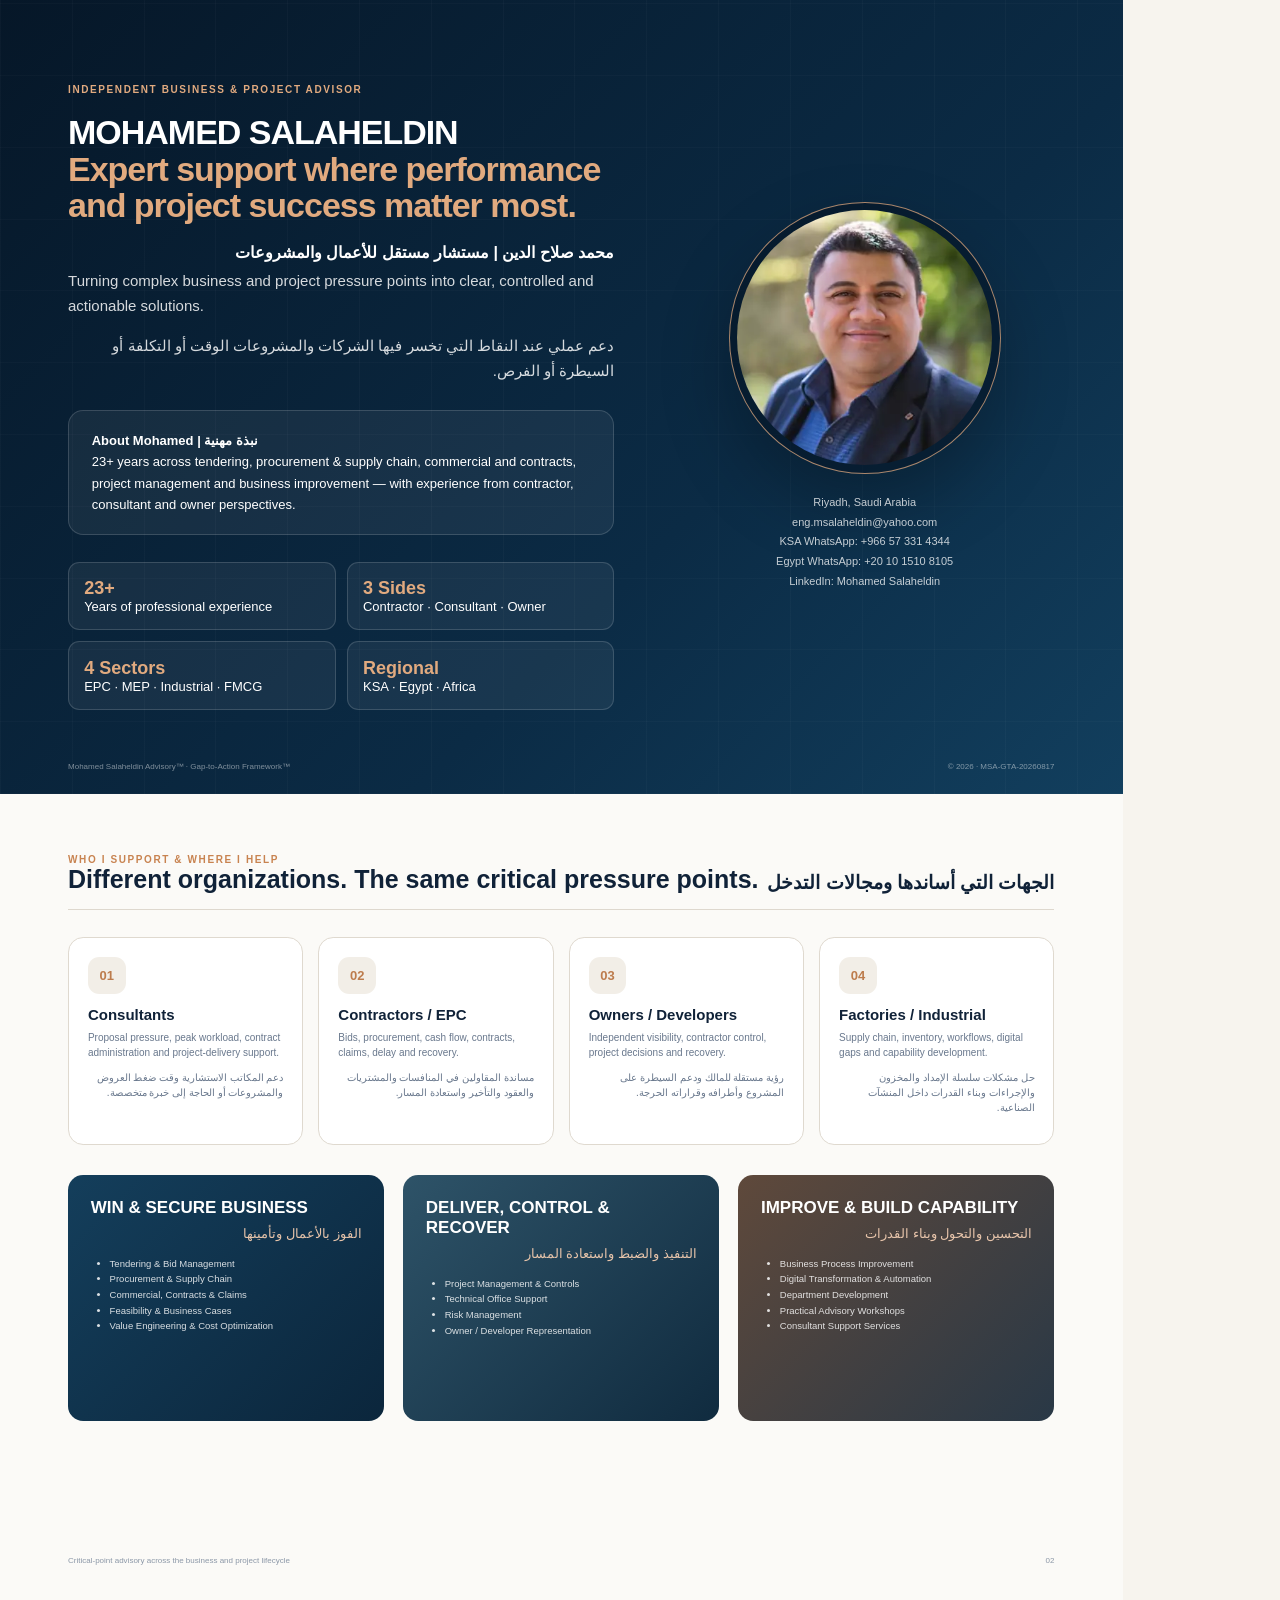
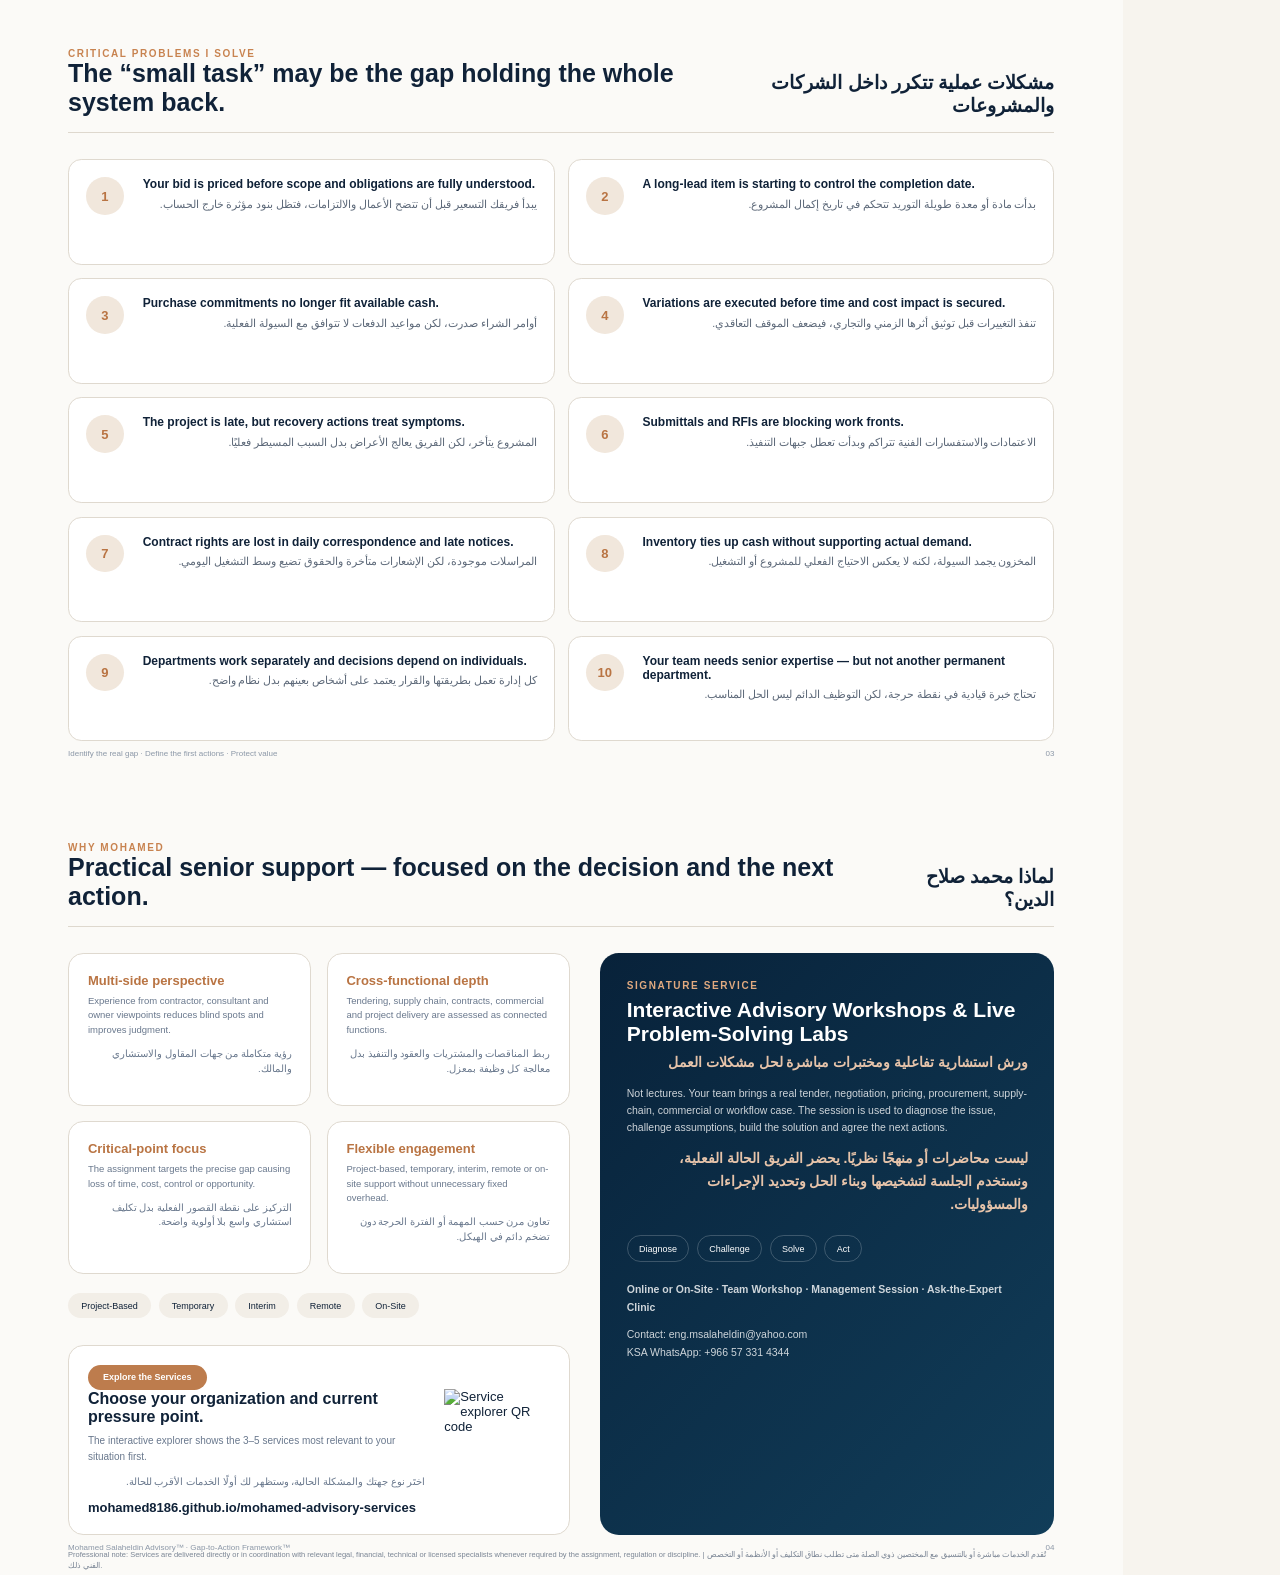
==== brochure/profile.html @ cd877baf "Add automated protected brochure builder" ====
<!doctype html>
<html lang="en">
<head>
<meta charset="utf-8">
<title>Mohamed Salaheldin Advisory Profile</title>
<meta name="author" content="Mohamed Salaheldin">
<style>
@page{size:A4 landscape;margin:0}*{box-sizing:border-box}html,body{margin:0;padding:0;font-family:"Noto Sans","Noto Sans Arabic",Arial,sans-serif;color:#102238;background:#f7f4ee}body{font-size:13px}.page{width:297mm;height:210mm;page-break-after:always;position:relative;overflow:hidden;background:#fbfaf7;padding:16mm 18mm}.page:last-child{page-break-after:auto}.navy{background:linear-gradient(135deg,#061728 0%,#0b2b45 63%,#123f5e 100%);color:#fff}.navy:before{content:"";position:absolute;inset:0;background:repeating-linear-gradient(90deg,rgba(255,255,255,.025) 0 1px,transparent 1px 19mm),repeating-linear-gradient(0deg,rgba(255,255,255,.018) 0 1px,transparent 1px 19mm)}.navy>*{position:relative;z-index:1}h1,h2,h3,p{margin-top:0}.eyebrow{font-size:10px;text-transform:uppercase;letter-spacing:.16em;color:#e1aa7f;font-weight:800}.copper{color:#c88350}.muted{color:#6a7789}.grid2{display:grid;grid-template-columns:1.18fr .82fr;gap:16mm;align-items:center;height:100%}.hero h1{font-size:34px;line-height:1.08;margin:5mm 0 5mm;letter-spacing:-.03em}.hero h1 span{color:#e1aa7f}.hero .lead{font-size:15px;line-height:1.65;color:rgba(255,255,255,.83);max-width:155mm}.title-line{font-size:16px;font-weight:800;margin-bottom:2mm}.ar{direction:rtl;text-align:right;font-family:"Noto Sans Arabic","Noto Sans",Arial,sans-serif}.about{margin-top:7mm;padding:5mm 6mm;border:1px solid rgba(255,255,255,.15);background:rgba(255,255,255,.06);border-radius:4mm;line-height:1.65}.portrait{width:72mm;height:72mm;border-radius:50%;padding:2mm;border:1px solid rgba(225,170,127,.75);margin:0 auto 5mm;background:rgba(4,17,31,.55);box-shadow:0 8mm 18mm rgba(0,0,0,.25)}.portrait img{width:100%;height:100%;object-fit:cover;border-radius:50%;display:block}.stats{display:grid;grid-template-columns:repeat(2,1fr);gap:3mm;margin-top:7mm}.stat{padding:4mm;border:1px solid rgba(255,255,255,.15);border-radius:3mm;background:rgba(255,255,255,.06)}.stat b{font-size:18px;color:#e1aa7f;display:block}.contact{font-size:11px;color:rgba(255,255,255,.76);line-height:1.8;text-align:center}.footer{position:absolute;left:18mm;right:18mm;bottom:6mm;display:flex;justify-content:space-between;align-items:center;font-size:8px;color:#8b97a7}.navy .footer{color:rgba(255,255,255,.48)}.page-title{display:flex;align-items:flex-end;justify-content:space-between;border-bottom:1px solid #ded8ce;padding-bottom:4mm;margin-bottom:7mm}.page-title h2{font-size:25px;margin:0}.page-title .ar{font-size:19px;font-weight:700}.client-grid{display:grid;grid-template-columns:repeat(4,1fr);gap:4mm}.client{background:#fff;border:1px solid #dfd9cf;border-radius:4mm;padding:5mm;min-height:41mm}.client .num{width:10mm;height:10mm;border-radius:3mm;background:#f2eee7;color:#bd7c4d;display:grid;place-items:center;font-weight:900;margin-bottom:3mm}.client h3{font-size:15px;margin-bottom:2mm}.client p{font-size:10px;line-height:1.5;color:#69788d}.journey{display:grid;grid-template-columns:repeat(3,1fr);gap:5mm;margin-top:8mm}.phase{border-radius:4mm;padding:6mm;color:#fff;min-height:65mm;position:relative;overflow:hidden}.phase:nth-child(1){background:linear-gradient(135deg,#143e5b,#0b263c)}.phase:nth-child(2){background:linear-gradient(135deg,#2e5368,#102b3f)}.phase:nth-child(3){background:linear-gradient(135deg,#5f493b,#293846)}.phase h3{font-size:17px;margin-bottom:2mm}.phase .ar{font-size:13px;color:#e7c4aa;margin-bottom:4mm}.phase ul{margin:0;padding-left:5mm;font-size:9.5px;line-height:1.65;color:rgba(255,255,255,.84)}.pain-grid{display:grid;grid-template-columns:repeat(2,1fr);gap:3.5mm}.pain-card{background:#fff;border:1px solid #dfd9cf;border-radius:3.5mm;padding:4.5mm;display:grid;grid-template-columns:11mm 1fr;gap:4mm;align-items:start;min-height:28mm}.pain-card .icon{width:10mm;height:10mm;border-radius:50%;background:#f1e7dc;color:#b97443;display:grid;place-items:center;font-weight:900}.pain-card b{font-size:12px;display:block;margin-bottom:1.5mm}.pain-card .ar{font-size:10.5px;color:#5d6979;line-height:1.5}.why-grid{display:grid;grid-template-columns:1.05fr .95fr;gap:8mm}.why-list{display:grid;grid-template-columns:repeat(2,1fr);gap:4mm}.why{background:#fff;border:1px solid #dfd9cf;border-radius:4mm;padding:5mm;min-height:36mm}.why b{display:block;color:#b97443;font-size:13px;margin-bottom:1.5mm}.why p{font-size:9.5px;line-height:1.55;color:#69788d}.lab{background:linear-gradient(135deg,#08223a,#113d59);color:#fff;border-radius:5mm;padding:7mm}.lab h2{font-size:21px;margin:2mm 0}.lab .ar{color:#e7c4aa;font-size:14px;font-weight:700;margin-bottom:4mm}.lab p{font-size:10.5px;line-height:1.65;color:rgba(255,255,255,.8)}.flow{display:flex;gap:2mm;flex-wrap:wrap;margin:5mm 0}.flow span{border:1px solid rgba(255,255,255,.2);border-radius:999px;padding:2mm 3mm;font-size:9px}.modes{display:flex;gap:2mm;flex-wrap:wrap;margin-top:5mm}.modes span{background:#f2eee7;border-radius:999px;padding:2mm 3.5mm;font-size:9px}.cta-panel{margin-top:7mm;background:#fff;border:1px solid #dfd9cf;border-radius:4mm;padding:5mm;display:grid;grid-template-columns:1fr 28mm;gap:5mm;align-items:center}.cta-panel h3{font-size:16px;margin-bottom:2mm}.cta-panel p{font-size:10px;color:#69788d;line-height:1.55}.qr{width:27mm;height:27mm}.disclaimer{font-size:7.5px;color:#7a8594;margin-top:4mm;line-height:1.45}.badge{display:inline-block;background:#bd7c4d;color:#fff;border-radius:999px;padding:2mm 4mm;font-weight:800;font-size:9px}
</style>
</head>
<body>
<section class="page navy hero">
  <div class="grid2">
    <div>
      <div class="eyebrow">Independent Business & Project Advisor</div>
      <h1>MOHAMED SALAHELDIN<br><span>Expert support where performance and project success matter most.</span></h1>
      <div class="title-line ar">محمد صلاح الدين | مستشار مستقل للأعمال والمشروعات</div>
      <p class="lead">Turning complex business and project pressure points into clear, controlled and actionable solutions.</p>
      <p class="lead ar">دعم عملي عند النقاط التي تخسر فيها الشركات والمشروعات الوقت أو التكلفة أو السيطرة أو الفرص.</p>
      <div class="about"><b>About Mohamed | نبذة مهنية</b><br>23+ years across tendering, procurement & supply chain, commercial and contracts, project management and business improvement — with experience from contractor, consultant and owner perspectives.</div>
      <div class="stats"><div class="stat"><b>23+</b>Years of professional experience</div><div class="stat"><b>3 Sides</b>Contractor · Consultant · Owner</div><div class="stat"><b>4 Sectors</b>EPC · MEP · Industrial · FMCG</div><div class="stat"><b>Regional</b>KSA · Egypt · Africa</div></div>
    </div>
    <div>
      <div class="portrait"><img src="../assets/profile.webp" alt="Mohamed Salaheldin"></div>
      <div class="contact">Riyadh, Saudi Arabia<br>eng.msalaheldin@yahoo.com<br>KSA WhatsApp: +966 57 331 4344<br>Egypt WhatsApp: +20 10 1510 8105<br>LinkedIn: Mohamed Salaheldin</div>
    </div>
  </div>
  <div class="footer"><span>Mohamed Salaheldin Advisory™ · Gap-to-Action Framework™</span><span>© 2026 · MSA-GTA-20260817</span></div>
</section>

<section class="page">
  <div class="page-title"><div><div class="eyebrow copper">Who I Support & Where I Help</div><h2>Different organizations. The same critical pressure points.</h2></div><div class="ar">الجهات التي أساندها ومجالات التدخل</div></div>
  <div class="client-grid">
    <div class="client"><div class="num">01</div><h3>Consultants</h3><p>Proposal pressure, peak workload, contract administration and project-delivery support.</p><p class="ar">دعم المكاتب الاستشارية وقت ضغط العروض والمشروعات أو الحاجة إلى خبرة متخصصة.</p></div>
    <div class="client"><div class="num">02</div><h3>Contractors / EPC</h3><p>Bids, procurement, cash flow, contracts, claims, delay and recovery.</p><p class="ar">مساندة المقاولين في المنافسات والمشتريات والعقود والتأخير واستعادة المسار.</p></div>
    <div class="client"><div class="num">03</div><h3>Owners / Developers</h3><p>Independent visibility, contractor control, project decisions and recovery.</p><p class="ar">رؤية مستقلة للمالك ودعم السيطرة على المشروع وأطرافه وقراراته الحرجة.</p></div>
    <div class="client"><div class="num">04</div><h3>Factories / Industrial</h3><p>Supply chain, inventory, workflows, digital gaps and capability development.</p><p class="ar">حل مشكلات سلسلة الإمداد والمخزون والإجراءات وبناء القدرات داخل المنشآت الصناعية.</p></div>
  </div>
  <div class="journey">
    <div class="phase"><h3>WIN & SECURE BUSINESS</h3><div class="ar">الفوز بالأعمال وتأمينها</div><ul><li>Tendering & Bid Management</li><li>Procurement & Supply Chain</li><li>Commercial, Contracts & Claims</li><li>Feasibility & Business Cases</li><li>Value Engineering & Cost Optimization</li></ul></div>
    <div class="phase"><h3>DELIVER, CONTROL & RECOVER</h3><div class="ar">التنفيذ والضبط واستعادة المسار</div><ul><li>Project Management & Controls</li><li>Technical Office Support</li><li>Risk Management</li><li>Owner / Developer Representation</li></ul></div>
    <div class="phase"><h3>IMPROVE & BUILD CAPABILITY</h3><div class="ar">التحسين والتحول وبناء القدرات</div><ul><li>Business Process Improvement</li><li>Digital Transformation & Automation</li><li>Department Development</li><li>Practical Advisory Workshops</li><li>Consultant Support Services</li></ul></div>
  </div>
  <div class="footer"><span>Critical-point advisory across the business and project lifecycle</span><span>02</span></div>
</section>

<section class="page">
  <div class="page-title"><div><div class="eyebrow copper">Critical Problems I Solve</div><h2>The “small task” may be the gap holding the whole system back.</h2></div><div class="ar">مشكلات عملية تتكرر داخل الشركات والمشروعات</div></div>
  <div class="pain-grid">
    <div class="pain-card"><div class="icon">1</div><div><b>Your bid is priced before scope and obligations are fully understood.</b><div class="ar">يبدأ فريقك التسعير قبل أن تتضح الأعمال والالتزامات، فتظل بنود مؤثرة خارج الحساب.</div></div></div>
    <div class="pain-card"><div class="icon">2</div><div><b>A long-lead item is starting to control the completion date.</b><div class="ar">بدأت مادة أو معدة طويلة التوريد تتحكم في تاريخ إكمال المشروع.</div></div></div>
    <div class="pain-card"><div class="icon">3</div><div><b>Purchase commitments no longer fit available cash.</b><div class="ar">أوامر الشراء صدرت، لكن مواعيد الدفعات لا تتوافق مع السيولة الفعلية.</div></div></div>
    <div class="pain-card"><div class="icon">4</div><div><b>Variations are executed before time and cost impact is secured.</b><div class="ar">تنفذ التغييرات قبل توثيق أثرها الزمني والتجاري، فيضعف الموقف التعاقدي.</div></div></div>
    <div class="pain-card"><div class="icon">5</div><div><b>The project is late, but recovery actions treat symptoms.</b><div class="ar">المشروع يتأخر، لكن الفريق يعالج الأعراض بدل السبب المسيطر فعليًا.</div></div></div>
    <div class="pain-card"><div class="icon">6</div><div><b>Submittals and RFIs are blocking work fronts.</b><div class="ar">الاعتمادات والاستفسارات الفنية تتراكم وبدأت تعطل جبهات التنفيذ.</div></div></div>
    <div class="pain-card"><div class="icon">7</div><div><b>Contract rights are lost in daily correspondence and late notices.</b><div class="ar">المراسلات موجودة، لكن الإشعارات متأخرة والحقوق تضيع وسط التشغيل اليومي.</div></div></div>
    <div class="pain-card"><div class="icon">8</div><div><b>Inventory ties up cash without supporting actual demand.</b><div class="ar">المخزون يجمد السيولة، لكنه لا يعكس الاحتياج الفعلي للمشروع أو التشغيل.</div></div></div>
    <div class="pain-card"><div class="icon">9</div><div><b>Departments work separately and decisions depend on individuals.</b><div class="ar">كل إدارة تعمل بطريقتها والقرار يعتمد على أشخاص بعينهم بدل نظام واضح.</div></div></div>
    <div class="pain-card"><div class="icon">10</div><div><b>Your team needs senior expertise — but not another permanent department.</b><div class="ar">تحتاج خبرة قيادية في نقطة حرجة، لكن التوظيف الدائم ليس الحل المناسب.</div></div></div>
  </div>
  <div class="footer"><span>Identify the real gap · Define the first actions · Protect value</span><span>03</span></div>
</section>

<section class="page">
  <div class="page-title"><div><div class="eyebrow copper">Why Mohamed</div><h2>Practical senior support — focused on the decision and the next action.</h2></div><div class="ar">لماذا محمد صلاح الدين؟</div></div>
  <div class="why-grid">
    <div>
      <div class="why-list">
        <div class="why"><b>Multi-side perspective</b><p>Experience from contractor, consultant and owner viewpoints reduces blind spots and improves judgment.</p><p class="ar">رؤية متكاملة من جهات المقاول والاستشاري والمالك.</p></div>
        <div class="why"><b>Cross-functional depth</b><p>Tendering, supply chain, contracts, commercial and project delivery are assessed as connected functions.</p><p class="ar">ربط المناقصات والمشتريات والعقود والتنفيذ بدل معالجة كل وظيفة بمعزل.</p></div>
        <div class="why"><b>Critical-point focus</b><p>The assignment targets the precise gap causing loss of time, cost, control or opportunity.</p><p class="ar">التركيز على نقطة القصور الفعلية بدل تكليف استشاري واسع بلا أولوية واضحة.</p></div>
        <div class="why"><b>Flexible engagement</b><p>Project-based, temporary, interim, remote or on-site support without unnecessary fixed overhead.</p><p class="ar">تعاون مرن حسب المهمة أو الفترة الحرجة دون تضخم دائم في الهيكل.</p></div>
      </div>
      <div class="modes"><span>Project-Based</span><span>Temporary</span><span>Interim</span><span>Remote</span><span>On-Site</span></div>
      <div class="cta-panel"><div><span class="badge">Explore the Services</span><h3>Choose your organization and current pressure point.</h3><p>The interactive explorer shows the 3–5 services most relevant to your situation first.</p><p class="ar">اختَر نوع جهتك والمشكلة الحالية، وستظهر لك أولًا الخدمات الأقرب للحالة.</p><b>mohamed8186.github.io/mohamed-advisory-services</b></div><img class="qr" src="site-qr.png" alt="Service explorer QR code"></div>
    </div>
    <div class="lab"><div class="eyebrow">Signature Service</div><h2>Interactive Advisory Workshops & Live Problem-Solving Labs</h2><div class="ar">ورش استشارية تفاعلية ومختبرات مباشرة لحل مشكلات العمل</div><p>Not lectures. Your team brings a real tender, negotiation, pricing, procurement, supply-chain, commercial or workflow case. The session is used to diagnose the issue, challenge assumptions, build the solution and agree the next actions.</p><p class="ar">ليست محاضرات أو منهجًا نظريًا. يحضر الفريق الحالة الفعلية، ونستخدم الجلسة لتشخيصها وبناء الحل وتحديد الإجراءات والمسؤوليات.</p><div class="flow"><span>Diagnose</span><span>Challenge</span><span>Solve</span><span>Act</span></div><p><b>Online or On-Site · Team Workshop · Management Session · Ask-the-Expert Clinic</b></p><p>Contact: eng.msalaheldin@yahoo.com<br>KSA WhatsApp: +966 57 331 4344</p></div>
  </div>
  <div class="disclaimer">Professional note: Services are delivered directly or in coordination with relevant legal, financial, technical or licensed specialists whenever required by the assignment, regulation or discipline. | تُقدم الخدمات مباشرة أو بالتنسيق مع المختصين ذوي الصلة متى تطلب نطاق التكليف أو الأنظمة أو التخصص الفني ذلك.</div>
  <div class="footer"><span>Mohamed Salaheldin Advisory™ · Gap-to-Action Framework™</span><span>04</span></div>
</section>
</body>
</html>
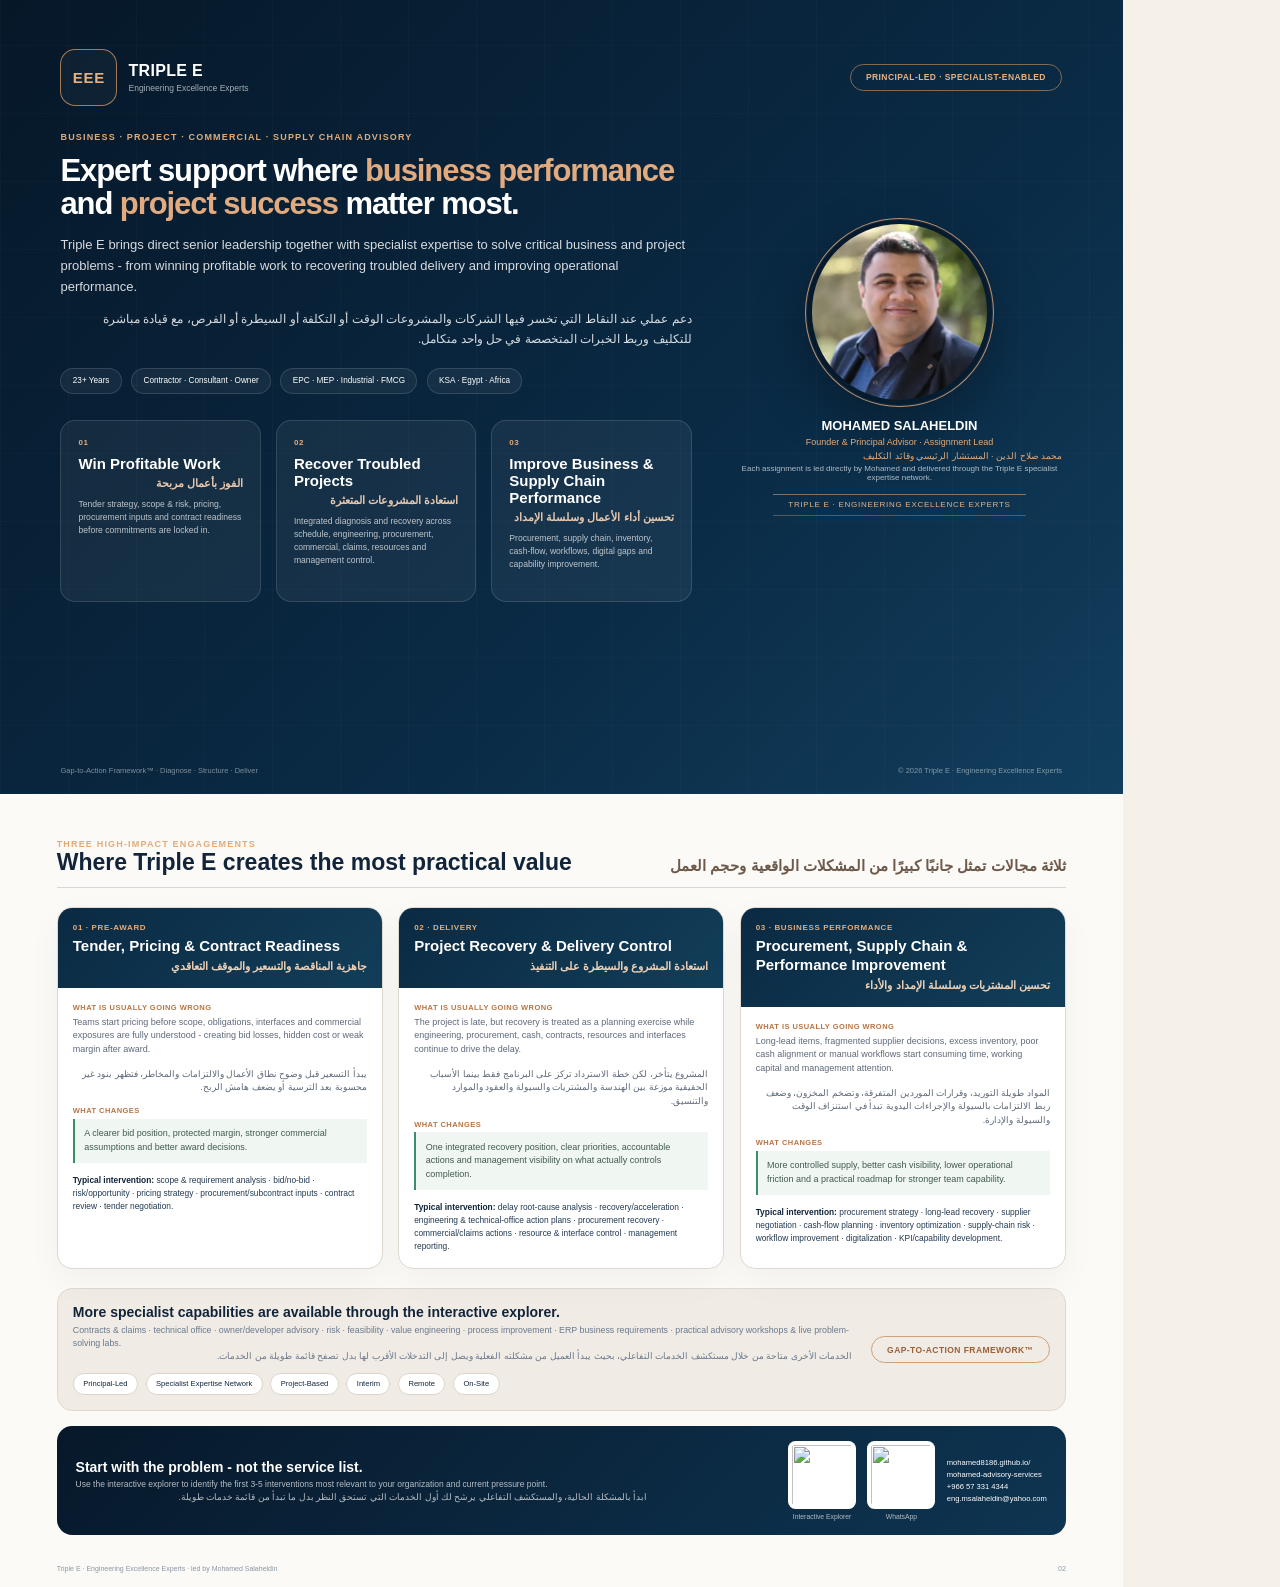
==== commit 8582cbad: "Replace brochure with concise two-page Triple E profile" ====
--- a/brochure/profile.html
+++ b/brochure/profile.html
@@ -2,82 +2,78 @@
 <html lang="en">
 <head>
 <meta charset="utf-8">
-<title>Mohamed Salaheldin Advisory Profile</title>
-<meta name="author" content="Mohamed Salaheldin">
+<title>Triple E | Mohamed Salaheldin Advisory Profile</title>
 <style>
-@page{size:A4 landscape;margin:0}*{box-sizing:border-box}html,body{margin:0;padding:0;font-family:"Noto Sans","Noto Sans Arabic",Arial,sans-serif;color:#102238;background:#f7f4ee}body{font-size:13px}.page{width:297mm;height:210mm;page-break-after:always;position:relative;overflow:hidden;background:#fbfaf7;padding:16mm 18mm}.page:last-child{page-break-after:auto}.navy{background:linear-gradient(135deg,#061728 0%,#0b2b45 63%,#123f5e 100%);color:#fff}.navy:before{content:"";position:absolute;inset:0;background:repeating-linear-gradient(90deg,rgba(255,255,255,.025) 0 1px,transparent 1px 19mm),repeating-linear-gradient(0deg,rgba(255,255,255,.018) 0 1px,transparent 1px 19mm)}.navy>*{position:relative;z-index:1}h1,h2,h3,p{margin-top:0}.eyebrow{font-size:10px;text-transform:uppercase;letter-spacing:.16em;color:#e1aa7f;font-weight:800}.copper{color:#c88350}.muted{color:#6a7789}.grid2{display:grid;grid-template-columns:1.18fr .82fr;gap:16mm;align-items:center;height:100%}.hero h1{font-size:34px;line-height:1.08;margin:5mm 0 5mm;letter-spacing:-.03em}.hero h1 span{color:#e1aa7f}.hero .lead{font-size:15px;line-height:1.65;color:rgba(255,255,255,.83);max-width:155mm}.title-line{font-size:16px;font-weight:800;margin-bottom:2mm}.ar{direction:rtl;text-align:right;font-family:"Noto Sans Arabic","Noto Sans",Arial,sans-serif}.about{margin-top:7mm;padding:5mm 6mm;border:1px solid rgba(255,255,255,.15);background:rgba(255,255,255,.06);border-radius:4mm;line-height:1.65}.portrait{width:72mm;height:72mm;border-radius:50%;padding:2mm;border:1px solid rgba(225,170,127,.75);margin:0 auto 5mm;background:rgba(4,17,31,.55);box-shadow:0 8mm 18mm rgba(0,0,0,.25)}.portrait img{width:100%;height:100%;object-fit:cover;border-radius:50%;display:block}.stats{display:grid;grid-template-columns:repeat(2,1fr);gap:3mm;margin-top:7mm}.stat{padding:4mm;border:1px solid rgba(255,255,255,.15);border-radius:3mm;background:rgba(255,255,255,.06)}.stat b{font-size:18px;color:#e1aa7f;display:block}.contact{font-size:11px;color:rgba(255,255,255,.76);line-height:1.8;text-align:center}.footer{position:absolute;left:18mm;right:18mm;bottom:6mm;display:flex;justify-content:space-between;align-items:center;font-size:8px;color:#8b97a7}.navy .footer{color:rgba(255,255,255,.48)}.page-title{display:flex;align-items:flex-end;justify-content:space-between;border-bottom:1px solid #ded8ce;padding-bottom:4mm;margin-bottom:7mm}.page-title h2{font-size:25px;margin:0}.page-title .ar{font-size:19px;font-weight:700}.client-grid{display:grid;grid-template-columns:repeat(4,1fr);gap:4mm}.client{background:#fff;border:1px solid #dfd9cf;border-radius:4mm;padding:5mm;min-height:41mm}.client .num{width:10mm;height:10mm;border-radius:3mm;background:#f2eee7;color:#bd7c4d;display:grid;place-items:center;font-weight:900;margin-bottom:3mm}.client h3{font-size:15px;margin-bottom:2mm}.client p{font-size:10px;line-height:1.5;color:#69788d}.journey{display:grid;grid-template-columns:repeat(3,1fr);gap:5mm;margin-top:8mm}.phase{border-radius:4mm;padding:6mm;color:#fff;min-height:65mm;position:relative;overflow:hidden}.phase:nth-child(1){background:linear-gradient(135deg,#143e5b,#0b263c)}.phase:nth-child(2){background:linear-gradient(135deg,#2e5368,#102b3f)}.phase:nth-child(3){background:linear-gradient(135deg,#5f493b,#293846)}.phase h3{font-size:17px;margin-bottom:2mm}.phase .ar{font-size:13px;color:#e7c4aa;margin-bottom:4mm}.phase ul{margin:0;padding-left:5mm;font-size:9.5px;line-height:1.65;color:rgba(255,255,255,.84)}.pain-grid{display:grid;grid-template-columns:repeat(2,1fr);gap:3.5mm}.pain-card{background:#fff;border:1px solid #dfd9cf;border-radius:3.5mm;padding:4.5mm;display:grid;grid-template-columns:11mm 1fr;gap:4mm;align-items:start;min-height:28mm}.pain-card .icon{width:10mm;height:10mm;border-radius:50%;background:#f1e7dc;color:#b97443;display:grid;place-items:center;font-weight:900}.pain-card b{font-size:12px;display:block;margin-bottom:1.5mm}.pain-card .ar{font-size:10.5px;color:#5d6979;line-height:1.5}.why-grid{display:grid;grid-template-columns:1.05fr .95fr;gap:8mm}.why-list{display:grid;grid-template-columns:repeat(2,1fr);gap:4mm}.why{background:#fff;border:1px solid #dfd9cf;border-radius:4mm;padding:5mm;min-height:36mm}.why b{display:block;color:#b97443;font-size:13px;margin-bottom:1.5mm}.why p{font-size:9.5px;line-height:1.55;color:#69788d}.lab{background:linear-gradient(135deg,#08223a,#113d59);color:#fff;border-radius:5mm;padding:7mm}.lab h2{font-size:21px;margin:2mm 0}.lab .ar{color:#e7c4aa;font-size:14px;font-weight:700;margin-bottom:4mm}.lab p{font-size:10.5px;line-height:1.65;color:rgba(255,255,255,.8)}.flow{display:flex;gap:2mm;flex-wrap:wrap;margin:5mm 0}.flow span{border:1px solid rgba(255,255,255,.2);border-radius:999px;padding:2mm 3mm;font-size:9px}.modes{display:flex;gap:2mm;flex-wrap:wrap;margin-top:5mm}.modes span{background:#f2eee7;border-radius:999px;padding:2mm 3.5mm;font-size:9px}.cta-panel{margin-top:7mm;background:#fff;border:1px solid #dfd9cf;border-radius:4mm;padding:5mm;display:grid;grid-template-columns:1fr 28mm;gap:5mm;align-items:center}.cta-panel h3{font-size:16px;margin-bottom:2mm}.cta-panel p{font-size:10px;color:#69788d;line-height:1.55}.qr{width:27mm;height:27mm}.disclaimer{font-size:7.5px;color:#7a8594;margin-top:4mm;line-height:1.45}.badge{display:inline-block;background:#bd7c4d;color:#fff;border-radius:999px;padding:2mm 4mm;font-weight:800;font-size:9px}
+@page{size:A4 landscape;margin:0}
+*{box-sizing:border-box}
+html,body{margin:0;padding:0;background:#f5f1e9;color:#11243a;font-family:"Noto Sans",Arial,sans-serif}
+body{font-size:11px}.page{width:297mm;height:210mm;position:relative;overflow:hidden;page-break-after:always;background:#fbfaf7}.page:last-child{page-break-after:auto}
+.navy{background:linear-gradient(135deg,#061728 0%,#0a2b46 63%,#123f5e 100%);color:#fff}
+.navy:before{content:"";position:absolute;inset:0;background:repeating-linear-gradient(90deg,rgba(255,255,255,.023) 0 1px,transparent 1px 18mm),repeating-linear-gradient(0deg,rgba(255,255,255,.016) 0 1px,transparent 1px 18mm)}
+.wrap{position:relative;z-index:2;padding:13mm 16mm;height:100%}.copper{color:#d79a65}.muted{color:#738094}.ar{direction:rtl;text-align:right;font-family:"Noto Sans Arabic","Noto Sans",Arial,sans-serif}
+.topline{display:flex;align-items:center;justify-content:space-between;margin-bottom:7mm}.eee{display:flex;align-items:center;gap:3mm}.mark{width:15mm;height:15mm;border:1px solid rgba(215,154,101,.75);border-radius:4mm;display:grid;place-items:center;color:#e6b181;font-weight:900;font-size:15px;letter-spacing:.05em;background:rgba(255,255,255,.035)}.brand b{font-size:16px;letter-spacing:.02em}.brand small{display:block;color:rgba(255,255,255,.64);font-size:8.5px;margin-top:1mm}.stamp{border:1px solid rgba(215,154,101,.58);border-radius:999px;padding:2mm 4mm;color:#e6b181;font-size:8.5px;font-weight:800;letter-spacing:.05em;text-transform:uppercase}
+.hero-grid{display:grid;grid-template-columns:1.32fr .68fr;gap:12mm;align-items:center}.eyebrow{font-size:9px;text-transform:uppercase;letter-spacing:.13em;color:#e2aa79;font-weight:900}.hero h1{font-size:31px;line-height:1.07;margin:3mm 0 4mm;letter-spacing:-.035em}.hero h1 span{color:#e1aa7f}.lead{font-size:13px;line-height:1.6;color:rgba(255,255,255,.84);max-width:170mm}.lead.ar{font-size:12px;margin-top:2mm}.portrait-wrap{text-align:center}.portrait{width:50mm;height:50mm;border-radius:50%;margin:0 auto 3mm;padding:1.5mm;border:1px solid rgba(225,170,127,.82);background:rgba(4,17,31,.6);box-shadow:inset 0 0 0 1px rgba(255,255,255,.08),0 6mm 14mm rgba(0,0,0,.28)}.portrait img{width:100%;height:100%;object-fit:cover;border-radius:50%;filter:grayscale(.18) sepia(.08) contrast(1.05);display:block}.portrait-name{font-size:13px;font-weight:900}.portrait-role{font-size:9px;color:#e2aa79;margin-top:1mm}.portrait-model{font-size:8px;color:rgba(255,255,255,.68);margin-top:1mm}.engrave{margin-top:3mm;display:inline-block;border-top:1px solid rgba(225,170,127,.55);border-bottom:1px solid rgba(225,170,127,.35);padding:1.5mm 4mm;color:#e6b181;font-size:8px;letter-spacing:.09em;text-transform:uppercase}
+.proof{display:flex;gap:2.5mm;flex-wrap:wrap;margin-top:5mm}.proof span{border:1px solid rgba(255,255,255,.13);background:rgba(255,255,255,.055);padding:2mm 3mm;border-radius:999px;font-size:8.2px}.section-title{display:flex;justify-content:space-between;align-items:end;border-bottom:1px solid rgba(17,36,58,.16);padding-bottom:3mm;margin-bottom:5mm}.section-title h2{margin:0;font-size:23px;line-height:1.15}.section-title .ar{font-size:15px;font-weight:800;color:#6e5a4b}
+.pillars{display:grid;grid-template-columns:repeat(3,1fr);gap:4mm;margin-top:7mm}.pillar{border:1px solid rgba(255,255,255,.13);background:rgba(255,255,255,.055);border-radius:4mm;padding:4.5mm;min-height:48mm}.pillar .n{font-size:8px;color:#e2aa79;font-weight:900;letter-spacing:.08em}.pillar h3{font-size:15px;margin:2mm 0 1.5mm}.pillar .ar{font-size:11px;color:#e8c8ae;font-weight:700;margin-bottom:2mm}.pillar p{font-size:8.6px;line-height:1.5;color:rgba(255,255,255,.72);margin:0}.footer{position:absolute;left:16mm;right:16mm;bottom:5mm;display:flex;justify-content:space-between;align-items:center;font-size:7.5px;color:rgba(255,255,255,.48)}
+.page2 .wrap{padding:12mm 15mm 11mm}.flag-grid{display:grid;grid-template-columns:repeat(3,1fr);gap:4mm}.flag{background:#fff;border:1px solid #ded8cf;border-radius:4mm;overflow:hidden;box-shadow:0 3mm 9mm rgba(4,18,34,.045)}.flag-head{background:linear-gradient(135deg,#0b2a43,#123e59);color:#fff;padding:4mm}.flag-head .k{font-size:8px;color:#e4ad7c;text-transform:uppercase;letter-spacing:.08em;font-weight:900}.flag-head h3{font-size:15px;margin:1.5mm 0 1mm;line-height:1.25}.flag-head .ar{font-size:11px;color:#efd1b7;font-weight:700}.flag-body{padding:4mm}.label{font-size:7.5px;color:#b87543;text-transform:uppercase;letter-spacing:.06em;font-weight:900;margin-bottom:1mm}.problem,.outcome{font-size:9px;line-height:1.5;color:#5d6979;margin-bottom:3mm}.outcome{border-left:2px solid #3d8d6c;background:#f0f7f3;padding:2.2mm 2.5mm;color:#40594f}.ar.outcome{border-left:0;border-right:2px solid #3d8d6c}.scope{font-size:8.4px;line-height:1.55;color:#223952}.scope b{color:#10243a}.scope .ar{font-size:8.7px;color:#4e5e6d;margin-top:1mm}.more{margin-top:5mm;background:#f0ece5;border:1px solid #dfd8ce;border-radius:4mm;padding:4mm;display:grid;grid-template-columns:1fr auto;gap:5mm;align-items:center}.more h3{font-size:14px;margin:0 0 1mm}.more p{font-size:8.8px;line-height:1.5;color:#69788d;margin:0}.model-row{display:flex;gap:2mm;flex-wrap:wrap;margin-top:2.5mm}.model-row span{background:#fff;border:1px solid #ddd5ca;border-radius:999px;padding:1.5mm 2.5mm;font-size:7.6px}.contact-card{margin-top:4mm;background:linear-gradient(135deg,#07182a,#0e3552);color:#fff;border-radius:4mm;padding:4mm 5mm;display:grid;grid-template-columns:1.2fr .8fr;gap:5mm;align-items:center}.contact-card h3{font-size:14px;margin:0 0 1mm}.contact-card p{margin:0;color:rgba(255,255,255,.7);font-size:8.5px;line-height:1.45}.contacts{display:flex;gap:3mm;justify-content:flex-end;align-items:center}.qrbox{text-align:center;font-size:6.8px;color:rgba(255,255,255,.68)}.qrbox img{width:18mm;height:18mm;background:#fff;padding:1mm;border-radius:2mm;display:block;margin:0 auto 1mm}.direct{font-size:7.6px;line-height:1.55;color:#fff;text-align:left}.direct a{color:#fff;text-decoration:none}.footer2{position:absolute;left:15mm;right:15mm;bottom:4mm;display:flex;justify-content:space-between;color:#8a96a5;font-size:7px}
 </style>
 </head>
 <body>
 <section class="page navy hero">
-  <div class="grid2">
+<div class="wrap">
+  <div class="topline">
+    <div class="eee"><div class="mark">EEE</div><div class="brand"><b>TRIPLE E</b><small>Engineering Excellence Experts</small></div></div>
+    <div class="stamp">Principal-Led · Specialist-Enabled</div>
+  </div>
+  <div class="hero-grid">
     <div>
-      <div class="eyebrow">Independent Business & Project Advisor</div>
-      <h1>MOHAMED SALAHELDIN<br><span>Expert support where performance and project success matter most.</span></h1>
-      <div class="title-line ar">محمد صلاح الدين | مستشار مستقل للأعمال والمشروعات</div>
-      <p class="lead">Turning complex business and project pressure points into clear, controlled and actionable solutions.</p>
-      <p class="lead ar">دعم عملي عند النقاط التي تخسر فيها الشركات والمشروعات الوقت أو التكلفة أو السيطرة أو الفرص.</p>
-      <div class="about"><b>About Mohamed | نبذة مهنية</b><br>23+ years across tendering, procurement & supply chain, commercial and contracts, project management and business improvement — with experience from contractor, consultant and owner perspectives.</div>
-      <div class="stats"><div class="stat"><b>23+</b>Years of professional experience</div><div class="stat"><b>3 Sides</b>Contractor · Consultant · Owner</div><div class="stat"><b>4 Sectors</b>EPC · MEP · Industrial · FMCG</div><div class="stat"><b>Regional</b>KSA · Egypt · Africa</div></div>
+      <div class="eyebrow">Business · Project · Commercial · Supply Chain Advisory</div>
+      <h1>Expert support where <span>business performance</span><br>and <span>project success</span> matter most.</h1>
+      <p class="lead">Triple E brings direct senior leadership together with specialist expertise to solve critical business and project problems - from winning profitable work to recovering troubled delivery and improving operational performance.</p>
+      <p class="lead ar">دعم عملي عند النقاط التي تخسر فيها الشركات والمشروعات الوقت أو التكلفة أو السيطرة أو الفرص، مع قيادة مباشرة للتكليف وربط الخبرات المتخصصة في حل واحد متكامل.</p>
+      <div class="proof"><span>23+ Years</span><span>Contractor · Consultant · Owner</span><span>EPC · MEP · Industrial · FMCG</span><span>KSA · Egypt · Africa</span></div>
+      <div class="pillars">
+        <div class="pillar"><div class="n">01</div><h3>Win Profitable Work</h3><div class="ar">الفوز بأعمال مربحة</div><p>Tender strategy, scope & risk, pricing, procurement inputs and contract readiness before commitments are locked in.</p></div>
+        <div class="pillar"><div class="n">02</div><h3>Recover Troubled Projects</h3><div class="ar">استعادة المشروعات المتعثرة</div><p>Integrated diagnosis and recovery across schedule, engineering, procurement, commercial, claims, resources and management control.</p></div>
+        <div class="pillar"><div class="n">03</div><h3>Improve Business & Supply Chain Performance</h3><div class="ar">تحسين أداء الأعمال وسلسلة الإمداد</div><p>Procurement, supply chain, inventory, cash-flow, workflows, digital gaps and capability improvement.</p></div>
+      </div>
     </div>
-    <div>
+    <div class="portrait-wrap">
       <div class="portrait"><img src="../assets/profile.webp" alt="Mohamed Salaheldin"></div>
-      <div class="contact">Riyadh, Saudi Arabia<br>eng.msalaheldin@yahoo.com<br>KSA WhatsApp: +966 57 331 4344<br>Egypt WhatsApp: +20 10 1510 8105<br>LinkedIn: Mohamed Salaheldin</div>
+      <div class="portrait-name">MOHAMED SALAHELDIN</div>
+      <div class="portrait-role">Founder & Principal Advisor · Assignment Lead</div>
+      <div class="portrait-role ar">محمد صلاح الدين · المستشار الرئيسي وقائد التكليف</div>
+      <div class="portrait-model">Each assignment is led directly by Mohamed and delivered through the Triple E specialist expertise network.</div>
+      <div class="engrave">Triple E · Engineering Excellence Experts</div>
     </div>
   </div>
-  <div class="footer"><span>Mohamed Salaheldin Advisory™ · Gap-to-Action Framework™</span><span>© 2026 · MSA-GTA-20260817</span></div>
+  <div class="footer"><span>Gap-to-Action Framework™ · Diagnose · Structure · Deliver</span><span>© 2026 Triple E · Engineering Excellence Experts</span></div>
+</div>
 </section>
 
-<section class="page">
-  <div class="page-title"><div><div class="eyebrow copper">Who I Support & Where I Help</div><h2>Different organizations. The same critical pressure points.</h2></div><div class="ar">الجهات التي أساندها ومجالات التدخل</div></div>
-  <div class="client-grid">
-    <div class="client"><div class="num">01</div><h3>Consultants</h3><p>Proposal pressure, peak workload, contract administration and project-delivery support.</p><p class="ar">دعم المكاتب الاستشارية وقت ضغط العروض والمشروعات أو الحاجة إلى خبرة متخصصة.</p></div>
-    <div class="client"><div class="num">02</div><h3>Contractors / EPC</h3><p>Bids, procurement, cash flow, contracts, claims, delay and recovery.</p><p class="ar">مساندة المقاولين في المنافسات والمشتريات والعقود والتأخير واستعادة المسار.</p></div>
-    <div class="client"><div class="num">03</div><h3>Owners / Developers</h3><p>Independent visibility, contractor control, project decisions and recovery.</p><p class="ar">رؤية مستقلة للمالك ودعم السيطرة على المشروع وأطرافه وقراراته الحرجة.</p></div>
-    <div class="client"><div class="num">04</div><h3>Factories / Industrial</h3><p>Supply chain, inventory, workflows, digital gaps and capability development.</p><p class="ar">حل مشكلات سلسلة الإمداد والمخزون والإجراءات وبناء القدرات داخل المنشآت الصناعية.</p></div>
+<section class="page page2">
+<div class="wrap">
+  <div class="section-title"><div><div class="eyebrow copper">Three high-impact engagements</div><h2>Where Triple E creates the most practical value</h2></div><div class="ar">ثلاثة مجالات تمثل جانبًا كبيرًا من المشكلات الواقعية وحجم العمل</div></div>
+  <div class="flag-grid">
+    <div class="flag">
+      <div class="flag-head"><div class="k">01 · Pre-Award</div><h3>Tender, Pricing & Contract Readiness</h3><div class="ar">جاهزية المناقصة والتسعير والموقف التعاقدي</div></div>
+      <div class="flag-body"><div class="label">What is usually going wrong</div><div class="problem">Teams start pricing before scope, obligations, interfaces and commercial exposures are fully understood - creating bid losses, hidden cost or weak margin after award.</div><div class="problem ar">يبدأ التسعير قبل وضوح نطاق الأعمال والالتزامات والمخاطر، فتظهر بنود غير محسوبة بعد الترسية أو يضعف هامش الربح.</div><div class="label">What changes</div><div class="outcome">A clearer bid position, protected margin, stronger commercial assumptions and better award decisions.</div><div class="scope"><b>Typical intervention:</b> scope & requirement analysis · bid/no-bid · risk/opportunity · pricing strategy · procurement/subcontract inputs · contract review · tender negotiation.</div></div>
+    </div>
+    <div class="flag">
+      <div class="flag-head"><div class="k">02 · Delivery</div><h3>Project Recovery & Delivery Control</h3><div class="ar">استعادة المشروع والسيطرة على التنفيذ</div></div>
+      <div class="flag-body"><div class="label">What is usually going wrong</div><div class="problem">The project is late, but recovery is treated as a planning exercise while engineering, procurement, cash, contracts, resources and interfaces continue to drive the delay.</div><div class="problem ar">المشروع يتأخر، لكن خطة الاسترداد تركز على البرنامج فقط بينما الأسباب الحقيقية موزعة بين الهندسة والمشتريات والسيولة والعقود والموارد والتنسيق.</div><div class="label">What changes</div><div class="outcome">One integrated recovery position, clear priorities, accountable actions and management visibility on what actually controls completion.</div><div class="scope"><b>Typical intervention:</b> delay root-cause analysis · recovery/acceleration · engineering & technical-office action plans · procurement recovery · commercial/claims actions · resource & interface control · management reporting.</div></div>
+    </div>
+    <div class="flag">
+      <div class="flag-head"><div class="k">03 · Business Performance</div><h3>Procurement, Supply Chain & Performance Improvement</h3><div class="ar">تحسين المشتريات وسلسلة الإمداد والأداء</div></div>
+      <div class="flag-body"><div class="label">What is usually going wrong</div><div class="problem">Long-lead items, fragmented supplier decisions, excess inventory, poor cash alignment or manual workflows start consuming time, working capital and management attention.</div><div class="problem ar">المواد طويلة التوريد، وقرارات الموردين المتفرقة، وتضخم المخزون، وضعف ربط الالتزامات بالسيولة والإجراءات اليدوية تبدأ في استنزاف الوقت والسيولة والإدارة.</div><div class="label">What changes</div><div class="outcome">More controlled supply, better cash visibility, lower operational friction and a practical roadmap for stronger team capability.</div><div class="scope"><b>Typical intervention:</b> procurement strategy · long-lead recovery · supplier negotiation · cash-flow planning · inventory optimization · supply-chain risk · workflow improvement · digitalization · KPI/capability development.</div></div>
+    </div>
   </div>
-  <div class="journey">
-    <div class="phase"><h3>WIN & SECURE BUSINESS</h3><div class="ar">الفوز بالأعمال وتأمينها</div><ul><li>Tendering & Bid Management</li><li>Procurement & Supply Chain</li><li>Commercial, Contracts & Claims</li><li>Feasibility & Business Cases</li><li>Value Engineering & Cost Optimization</li></ul></div>
-    <div class="phase"><h3>DELIVER, CONTROL & RECOVER</h3><div class="ar">التنفيذ والضبط واستعادة المسار</div><ul><li>Project Management & Controls</li><li>Technical Office Support</li><li>Risk Management</li><li>Owner / Developer Representation</li></ul></div>
-    <div class="phase"><h3>IMPROVE & BUILD CAPABILITY</h3><div class="ar">التحسين والتحول وبناء القدرات</div><ul><li>Business Process Improvement</li><li>Digital Transformation & Automation</li><li>Department Development</li><li>Practical Advisory Workshops</li><li>Consultant Support Services</li></ul></div>
+  <div class="more"><div><h3>More specialist capabilities are available through the interactive explorer.</h3><p>Contracts & claims · technical office · owner/developer advisory · risk · feasibility · value engineering · process improvement · ERP business requirements · practical advisory workshops & live problem-solving labs.</p><p class="ar">الخدمات الأخرى متاحة من خلال مستكشف الخدمات التفاعلي، بحيث يبدأ العميل من مشكلته الفعلية ويصل إلى التدخلات الأقرب لها بدل تصفح قائمة طويلة من الخدمات.</p><div class="model-row"><span>Principal-Led</span><span>Specialist Expertise Network</span><span>Project-Based</span><span>Interim</span><span>Remote</span><span>On-Site</span></div></div><div class="stamp" style="color:#9c6037;border-color:#cda078">Gap-to-Action Framework™</div></div>
+  <div class="contact-card">
+    <div><h3>Start with the problem - not the service list.</h3><p>Use the interactive explorer to identify the first 3-5 interventions most relevant to your organization and current pressure point.</p><p class="ar">ابدأ بالمشكلة الحالية، والمستكشف التفاعلي يرشح لك أول الخدمات التي تستحق النظر بدل ما تبدأ من قائمة خدمات طويلة.</p></div>
+    <div class="contacts"><div class="qrbox"><img src="website_qr.png">Interactive Explorer</div><div class="qrbox"><img src="whatsapp_qr.png">WhatsApp</div><div class="direct"><a href="https://mohamed8186.github.io/mohamed-advisory-services/">mohamed8186.github.io/<br>mohamed-advisory-services</a><br><a href="https://wa.me/966573314344">+966 57 331 4344</a><br><a href="mailto:eng.msalaheldin@yahoo.com">eng.msalaheldin@yahoo.com</a></div></div>
   </div>
-  <div class="footer"><span>Critical-point advisory across the business and project lifecycle</span><span>02</span></div>
+  <div class="footer2"><span>Triple E · Engineering Excellence Experts · led by Mohamed Salaheldin</span><span>02</span></div>
+</div>
 </section>
-
-<section class="page">
-  <div class="page-title"><div><div class="eyebrow copper">Critical Problems I Solve</div><h2>The “small task” may be the gap holding the whole system back.</h2></div><div class="ar">مشكلات عملية تتكرر داخل الشركات والمشروعات</div></div>
-  <div class="pain-grid">
-    <div class="pain-card"><div class="icon">1</div><div><b>Your bid is priced before scope and obligations are fully understood.</b><div class="ar">يبدأ فريقك التسعير قبل أن تتضح الأعمال والالتزامات، فتظل بنود مؤثرة خارج الحساب.</div></div></div>
-    <div class="pain-card"><div class="icon">2</div><div><b>A long-lead item is starting to control the completion date.</b><div class="ar">بدأت مادة أو معدة طويلة التوريد تتحكم في تاريخ إكمال المشروع.</div></div></div>
-    <div class="pain-card"><div class="icon">3</div><div><b>Purchase commitments no longer fit available cash.</b><div class="ar">أوامر الشراء صدرت، لكن مواعيد الدفعات لا تتوافق مع السيولة الفعلية.</div></div></div>
-    <div class="pain-card"><div class="icon">4</div><div><b>Variations are executed before time and cost impact is secured.</b><div class="ar">تنفذ التغييرات قبل توثيق أثرها الزمني والتجاري، فيضعف الموقف التعاقدي.</div></div></div>
-    <div class="pain-card"><div class="icon">5</div><div><b>The project is late, but recovery actions treat symptoms.</b><div class="ar">المشروع يتأخر، لكن الفريق يعالج الأعراض بدل السبب المسيطر فعليًا.</div></div></div>
-    <div class="pain-card"><div class="icon">6</div><div><b>Submittals and RFIs are blocking work fronts.</b><div class="ar">الاعتمادات والاستفسارات الفنية تتراكم وبدأت تعطل جبهات التنفيذ.</div></div></div>
-    <div class="pain-card"><div class="icon">7</div><div><b>Contract rights are lost in daily correspondence and late notices.</b><div class="ar">المراسلات موجودة، لكن الإشعارات متأخرة والحقوق تضيع وسط التشغيل اليومي.</div></div></div>
-    <div class="pain-card"><div class="icon">8</div><div><b>Inventory ties up cash without supporting actual demand.</b><div class="ar">المخزون يجمد السيولة، لكنه لا يعكس الاحتياج الفعلي للمشروع أو التشغيل.</div></div></div>
-    <div class="pain-card"><div class="icon">9</div><div><b>Departments work separately and decisions depend on individuals.</b><div class="ar">كل إدارة تعمل بطريقتها والقرار يعتمد على أشخاص بعينهم بدل نظام واضح.</div></div></div>
-    <div class="pain-card"><div class="icon">10</div><div><b>Your team needs senior expertise — but not another permanent department.</b><div class="ar">تحتاج خبرة قيادية في نقطة حرجة، لكن التوظيف الدائم ليس الحل المناسب.</div></div></div>
-  </div>
-  <div class="footer"><span>Identify the real gap · Define the first actions · Protect value</span><span>03</span></div>
-</section>
-
-<section class="page">
-  <div class="page-title"><div><div class="eyebrow copper">Why Mohamed</div><h2>Practical senior support — focused on the decision and the next action.</h2></div><div class="ar">لماذا محمد صلاح الدين؟</div></div>
-  <div class="why-grid">
-    <div>
-      <div class="why-list">
-        <div class="why"><b>Multi-side perspective</b><p>Experience from contractor, consultant and owner viewpoints reduces blind spots and improves judgment.</p><p class="ar">رؤية متكاملة من جهات المقاول والاستشاري والمالك.</p></div>
-        <div class="why"><b>Cross-functional depth</b><p>Tendering, supply chain, contracts, commercial and project delivery are assessed as connected functions.</p><p class="ar">ربط المناقصات والمشتريات والعقود والتنفيذ بدل معالجة كل وظيفة بمعزل.</p></div>
-        <div class="why"><b>Critical-point focus</b><p>The assignment targets the precise gap causing loss of time, cost, control or opportunity.</p><p class="ar">التركيز على نقطة القصور الفعلية بدل تكليف استشاري واسع بلا أولوية واضحة.</p></div>
-        <div class="why"><b>Flexible engagement</b><p>Project-based, temporary, interim, remote or on-site support without unnecessary fixed overhead.</p><p class="ar">تعاون مرن حسب المهمة أو الفترة الحرجة دون تضخم دائم في الهيكل.</p></div>
-      </div>
-      <div class="modes"><span>Project-Based</span><span>Temporary</span><span>Interim</span><span>Remote</span><span>On-Site</span></div>
-      <div class="cta-panel"><div><span class="badge">Explore the Services</span><h3>Choose your organization and current pressure point.</h3><p>The interactive explorer shows the 3–5 services most relevant to your situation first.</p><p class="ar">اختَر نوع جهتك والمشكلة الحالية، وستظهر لك أولًا الخدمات الأقرب للحالة.</p><b>mohamed8186.github.io/mohamed-advisory-services</b></div><img class="qr" src="site-qr.png" alt="Service explorer QR code"></div>
-    </div>
-    <div class="lab"><div class="eyebrow">Signature Service</div><h2>Interactive Advisory Workshops & Live Problem-Solving Labs</h2><div class="ar">ورش استشارية تفاعلية ومختبرات مباشرة لحل مشكلات العمل</div><p>Not lectures. Your team brings a real tender, negotiation, pricing, procurement, supply-chain, commercial or workflow case. The session is used to diagnose the issue, challenge assumptions, build the solution and agree the next actions.</p><p class="ar">ليست محاضرات أو منهجًا نظريًا. يحضر الفريق الحالة الفعلية، ونستخدم الجلسة لتشخيصها وبناء الحل وتحديد الإجراءات والمسؤوليات.</p><div class="flow"><span>Diagnose</span><span>Challenge</span><span>Solve</span><span>Act</span></div><p><b>Online or On-Site · Team Workshop · Management Session · Ask-the-Expert Clinic</b></p><p>Contact: eng.msalaheldin@yahoo.com<br>KSA WhatsApp: +966 57 331 4344</p></div>
-  </div>
-  <div class="disclaimer">Professional note: Services are delivered directly or in coordination with relevant legal, financial, technical or licensed specialists whenever required by the assignment, regulation or discipline. | تُقدم الخدمات مباشرة أو بالتنسيق مع المختصين ذوي الصلة متى تطلب نطاق التكليف أو الأنظمة أو التخصص الفني ذلك.</div>
-  <div class="footer"><span>Mohamed Salaheldin Advisory™ · Gap-to-Action Framework™</span><span>04</span></div>
-</section>
-</body>
-</html>
+</body></html>
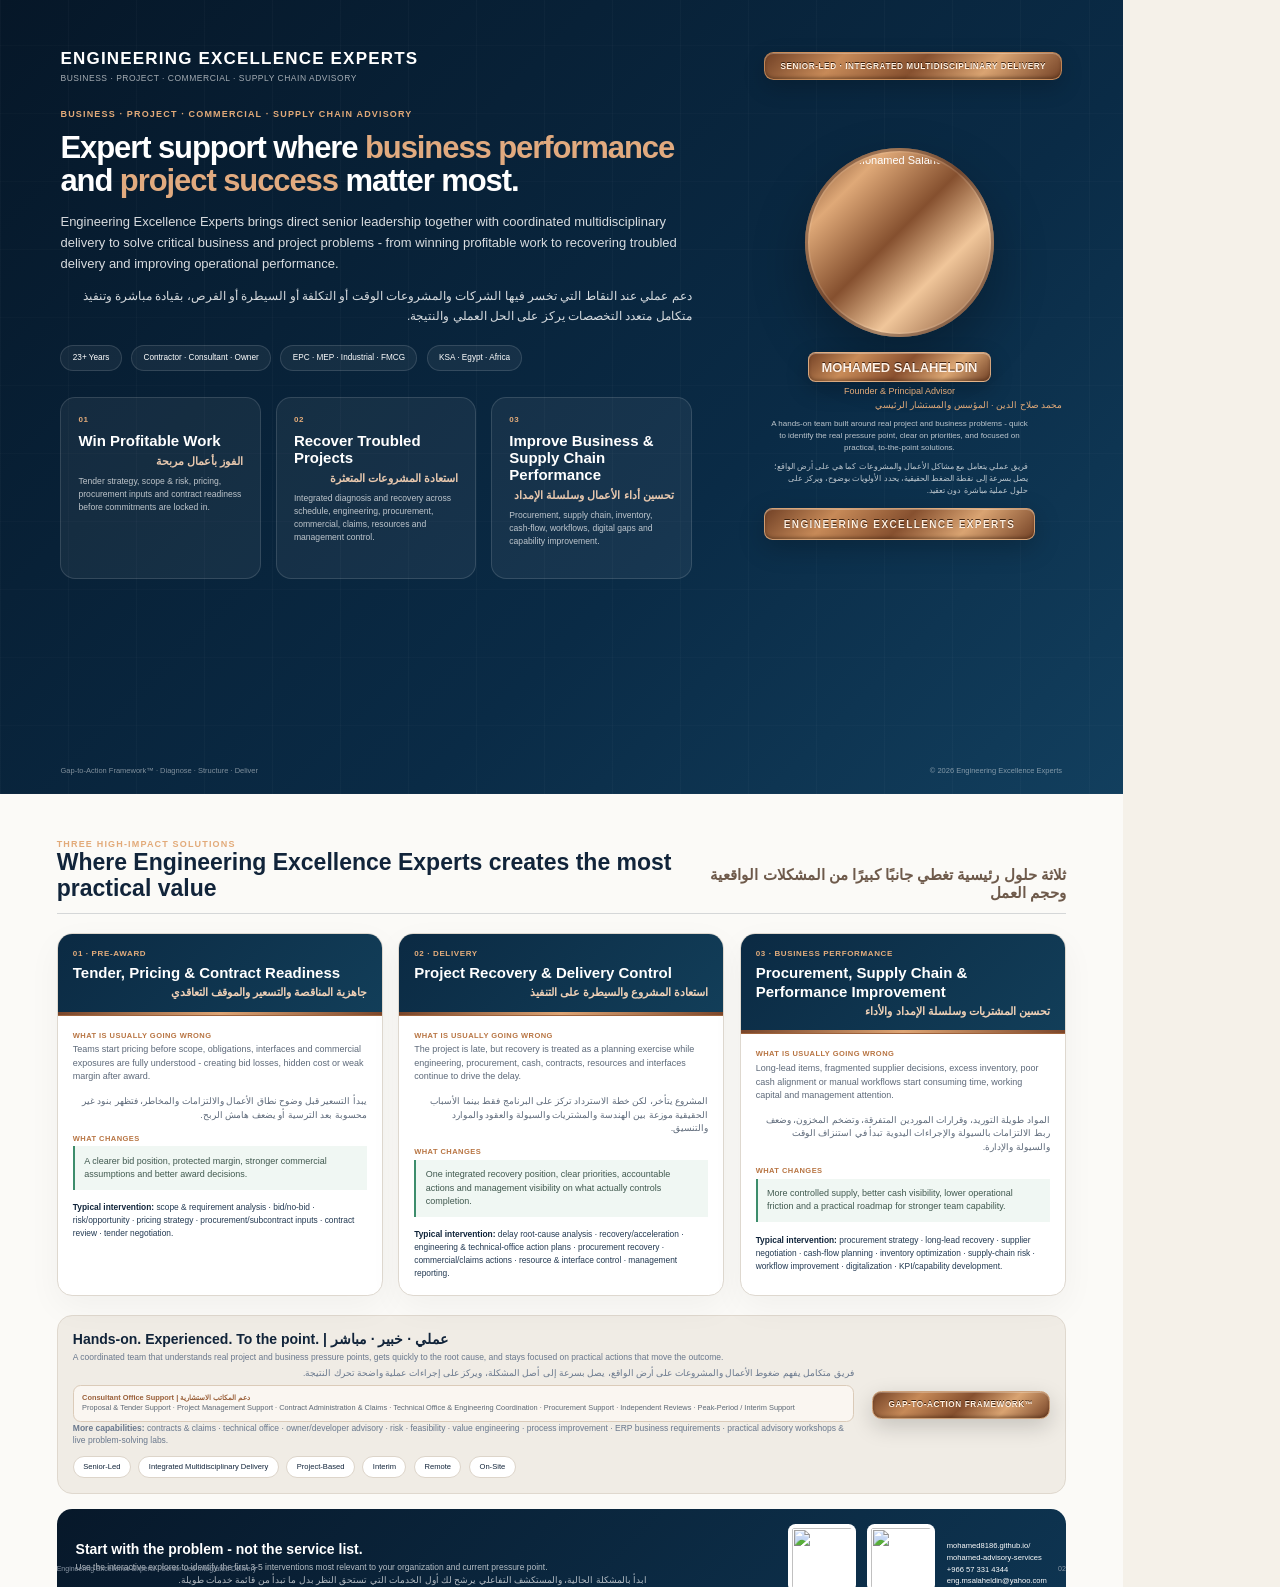
==== commit ec433f6a: "Remove Triple E logo and focus copper Engineering Excellence Experts identity" ====
--- a/brochure/profile.html
+++ b/brochure/profile.html
@@ -2,7 +2,7 @@
 <html lang="en">
 <head>
 <meta charset="utf-8">
-<title>Triple E | Mohamed Salaheldin Advisory Profile</title>
+<title>Engineering Excellence Experts | Mohamed Salaheldin Advisory Profile</title>
 <style>
 @page{size:A4 landscape;margin:0}
 *{box-sizing:border-box}
@@ -11,26 +11,26 @@
 .navy{background:linear-gradient(135deg,#061728 0%,#0a2b46 63%,#123f5e 100%);color:#fff}
 .navy:before{content:"";position:absolute;inset:0;background:repeating-linear-gradient(90deg,rgba(255,255,255,.023) 0 1px,transparent 1px 18mm),repeating-linear-gradient(0deg,rgba(255,255,255,.016) 0 1px,transparent 1px 18mm)}
 .wrap{position:relative;z-index:2;padding:13mm 16mm;height:100%}.copper{color:#d79a65}.muted{color:#738094}.ar{direction:rtl;text-align:right;font-family:"Noto Sans Arabic","Noto Sans",Arial,sans-serif}
-.topline{display:flex;align-items:center;justify-content:space-between;margin-bottom:7mm}.eee{display:flex;align-items:center;gap:3mm}.mark{width:15mm;height:15mm;border:1px solid rgba(215,154,101,.75);border-radius:4mm;display:grid;place-items:center;color:#e6b181;font-weight:900;font-size:15px;letter-spacing:.05em;background:rgba(255,255,255,.035)}.brand b{font-size:16px;letter-spacing:.02em}.brand small{display:block;color:rgba(255,255,255,.64);font-size:8.5px;margin-top:1mm}.stamp{border:1px solid rgba(215,154,101,.58);border-radius:999px;padding:2mm 4mm;color:#e6b181;font-size:8.5px;font-weight:800;letter-spacing:.05em;text-transform:uppercase}
-.hero-grid{display:grid;grid-template-columns:1.32fr .68fr;gap:12mm;align-items:center}.eyebrow{font-size:9px;text-transform:uppercase;letter-spacing:.13em;color:#e2aa79;font-weight:900}.hero h1{font-size:31px;line-height:1.07;margin:3mm 0 4mm;letter-spacing:-.035em}.hero h1 span{color:#e1aa7f}.lead{font-size:13px;line-height:1.6;color:rgba(255,255,255,.84);max-width:170mm}.lead.ar{font-size:12px;margin-top:2mm}.portrait-wrap{text-align:center}.portrait{width:50mm;height:50mm;border-radius:50%;margin:0 auto 3mm;padding:1.5mm;border:1px solid rgba(225,170,127,.82);background:rgba(4,17,31,.6);box-shadow:inset 0 0 0 1px rgba(255,255,255,.08),0 6mm 14mm rgba(0,0,0,.28)}.portrait img{width:100%;height:100%;object-fit:cover;border-radius:50%;filter:grayscale(.18) sepia(.08) contrast(1.05);display:block}.portrait-name{font-size:13px;font-weight:900}.portrait-role{font-size:9px;color:#e2aa79;margin-top:1mm}.portrait-model{font-size:8px;color:rgba(255,255,255,.68);margin-top:1mm}.engrave{margin-top:3mm;display:inline-block;border-top:1px solid rgba(225,170,127,.55);border-bottom:1px solid rgba(225,170,127,.35);padding:1.5mm 4mm;color:#e6b181;font-size:8px;letter-spacing:.09em;text-transform:uppercase}
+.topline{display:flex;align-items:center;justify-content:space-between;margin-bottom:7mm}.eee{display:flex;align-items:center;gap:3mm}.brand b{font-size:17px;letter-spacing:.07em}.brand small{display:block;color:rgba(255,255,255,.64);font-size:8.5px;margin-top:1mm;letter-spacing:.06em;text-transform:uppercase}.stamp{border:1px solid rgba(215,154,101,.72);border-radius:2.5mm;padding:2.2mm 4mm;color:#fff0e1;font-size:8.2px;font-weight:800;letter-spacing:.07em;text-transform:uppercase;background:linear-gradient(135deg,#714126 0%,#c78a58 25%,#86502f 51%,#daa472 74%,#754327 100%);box-shadow:inset 0 1px 0 rgba(255,255,255,.26),inset 0 -2px 3px rgba(45,22,9,.34),0 2mm 6mm rgba(0,0,0,.18);text-shadow:0 -1px 0 rgba(49,25,10,.9)}
+.hero-grid{display:grid;grid-template-columns:1.32fr .68fr;gap:12mm;align-items:center}.eyebrow{font-size:9px;text-transform:uppercase;letter-spacing:.13em;color:#e2aa79;font-weight:900}.hero h1{font-size:31px;line-height:1.07;margin:3mm 0 4mm;letter-spacing:-.035em}.hero h1 span{color:#e1aa7f}.lead{font-size:13px;line-height:1.6;color:rgba(255,255,255,.84);max-width:170mm}.lead.ar{font-size:12px;margin-top:2mm}.portrait-wrap{text-align:center}.portrait{width:50mm;height:50mm;border-radius:50%;margin:0 auto 3mm;padding:1.7mm;border:0;background:linear-gradient(135deg,#6b3d23 0%,#dfa978 22%,#85502f 47%,#f0c69a 68%,#754327 100%);box-shadow:inset 0 0 0 .8mm rgba(55,26,11,.38),inset 0 0 0 1.2mm rgba(255,236,216,.12),0 6mm 14mm rgba(0,0,0,.28)}.portrait img{width:100%;height:100%;object-fit:cover;border-radius:50%;filter:grayscale(.12) sepia(.05) contrast(1.08);display:block}.portrait-name{display:inline-block;font-size:13px;font-weight:900;margin-top:1mm;padding:1.8mm 3.2mm;border-radius:2mm;background:linear-gradient(135deg,#754327 0%,#c88b58 25%,#89502f 52%,#dca774 76%,#714126 100%);border:1px solid rgba(236,190,149,.76);box-shadow:inset 0 1px 0 rgba(255,255,255,.3),inset 0 -2px 3px rgba(45,22,9,.32),0 2mm 6mm rgba(0,0,0,.22);color:#fff2e7;text-shadow:0 -1px 0 rgba(50,24,10,.88)}.portrait-role{font-size:9px;color:#e2aa79;margin-top:1mm}.portrait-model{font-size:8px;color:rgba(255,255,255,.72);margin:2mm auto 0;line-height:1.5;max-width:68mm}.engrave{margin-top:3mm;display:inline-block;padding:2.5mm 5mm;color:#fff0e1;font-size:10px;font-weight:900;letter-spacing:.14em;text-transform:uppercase;border-radius:2.2mm;background:linear-gradient(135deg,#714126 0%,#c78a58 25%,#86502f 51%,#daa472 74%,#754327 100%);border:1px solid rgba(231,181,136,.74);box-shadow:inset 0 1px 0 rgba(255,255,255,.28),inset 0 -2px 3px rgba(45,22,9,.34),0 2mm 7mm rgba(0,0,0,.22);text-shadow:0 -1px 0 rgba(49,25,10,.9)}
 .proof{display:flex;gap:2.5mm;flex-wrap:wrap;margin-top:5mm}.proof span{border:1px solid rgba(255,255,255,.13);background:rgba(255,255,255,.055);padding:2mm 3mm;border-radius:999px;font-size:8.2px}.section-title{display:flex;justify-content:space-between;align-items:end;border-bottom:1px solid rgba(17,36,58,.16);padding-bottom:3mm;margin-bottom:5mm}.section-title h2{margin:0;font-size:23px;line-height:1.15}.section-title .ar{font-size:15px;font-weight:800;color:#6e5a4b}
 .pillars{display:grid;grid-template-columns:repeat(3,1fr);gap:4mm;margin-top:7mm}.pillar{border:1px solid rgba(255,255,255,.13);background:rgba(255,255,255,.055);border-radius:4mm;padding:4.5mm;min-height:48mm}.pillar .n{font-size:8px;color:#e2aa79;font-weight:900;letter-spacing:.08em}.pillar h3{font-size:15px;margin:2mm 0 1.5mm}.pillar .ar{font-size:11px;color:#e8c8ae;font-weight:700;margin-bottom:2mm}.pillar p{font-size:8.6px;line-height:1.5;color:rgba(255,255,255,.72);margin:0}.footer{position:absolute;left:16mm;right:16mm;bottom:5mm;display:flex;justify-content:space-between;align-items:center;font-size:7.5px;color:rgba(255,255,255,.48)}
-.page2 .wrap{padding:12mm 15mm 11mm}.flag-grid{display:grid;grid-template-columns:repeat(3,1fr);gap:4mm}.flag{background:#fff;border:1px solid #ded8cf;border-radius:4mm;overflow:hidden;box-shadow:0 3mm 9mm rgba(4,18,34,.045)}.flag-head{background:linear-gradient(135deg,#0b2a43,#123e59);color:#fff;padding:4mm}.flag-head .k{font-size:8px;color:#e4ad7c;text-transform:uppercase;letter-spacing:.08em;font-weight:900}.flag-head h3{font-size:15px;margin:1.5mm 0 1mm;line-height:1.25}.flag-head .ar{font-size:11px;color:#efd1b7;font-weight:700}.flag-body{padding:4mm}.label{font-size:7.5px;color:#b87543;text-transform:uppercase;letter-spacing:.06em;font-weight:900;margin-bottom:1mm}.problem,.outcome{font-size:9px;line-height:1.5;color:#5d6979;margin-bottom:3mm}.outcome{border-left:2px solid #3d8d6c;background:#f0f7f3;padding:2.2mm 2.5mm;color:#40594f}.ar.outcome{border-left:0;border-right:2px solid #3d8d6c}.scope{font-size:8.4px;line-height:1.55;color:#223952}.scope b{color:#10243a}.scope .ar{font-size:8.7px;color:#4e5e6d;margin-top:1mm}.more{margin-top:5mm;background:#f0ece5;border:1px solid #dfd8ce;border-radius:4mm;padding:4mm;display:grid;grid-template-columns:1fr auto;gap:5mm;align-items:center}.more h3{font-size:14px;margin:0 0 1mm}.more p{font-size:8.8px;line-height:1.5;color:#69788d;margin:0}.model-row{display:flex;gap:2mm;flex-wrap:wrap;margin-top:2.5mm}.model-row span{background:#fff;border:1px solid #ddd5ca;border-radius:999px;padding:1.5mm 2.5mm;font-size:7.6px}.contact-card{margin-top:4mm;background:linear-gradient(135deg,#07182a,#0e3552);color:#fff;border-radius:4mm;padding:4mm 5mm;display:grid;grid-template-columns:1.2fr .8fr;gap:5mm;align-items:center}.contact-card h3{font-size:14px;margin:0 0 1mm}.contact-card p{margin:0;color:rgba(255,255,255,.7);font-size:8.5px;line-height:1.45}.contacts{display:flex;gap:3mm;justify-content:flex-end;align-items:center}.qrbox{text-align:center;font-size:6.8px;color:rgba(255,255,255,.68)}.qrbox img{width:18mm;height:18mm;background:#fff;padding:1mm;border-radius:2mm;display:block;margin:0 auto 1mm}.direct{font-size:7.6px;line-height:1.55;color:#fff;text-align:left}.direct a{color:#fff;text-decoration:none}.footer2{position:absolute;left:15mm;right:15mm;bottom:4mm;display:flex;justify-content:space-between;color:#8a96a5;font-size:7px}
+.page2 .wrap{padding:12mm 15mm 11mm}.flag-grid{display:grid;grid-template-columns:repeat(3,1fr);gap:4mm}.flag{background:#fff;border:1px solid #ded8cf;border-radius:4mm;overflow:hidden;box-shadow:0 3mm 9mm rgba(4,18,34,.045)}.flag-head{position:relative;background:linear-gradient(135deg,#0b2a43,#123e59);color:#fff;padding:4mm;border-bottom:1px solid #9f633c}.flag-head:after{content:"";position:absolute;left:0;right:0;bottom:0;height:.8mm;background:linear-gradient(90deg,#78452a,#dda575,#7c472b)}.flag-head .k{font-size:8px;color:#e4ad7c;text-transform:uppercase;letter-spacing:.08em;font-weight:900}.flag-head h3{font-size:15px;margin:1.5mm 0 1mm;line-height:1.25}.flag-head .ar{font-size:11px;color:#efd1b7;font-weight:700}.flag-body{padding:4mm}.label{font-size:7.5px;color:#b87543;text-transform:uppercase;letter-spacing:.06em;font-weight:900;margin-bottom:1mm}.problem,.outcome{font-size:9px;line-height:1.5;color:#5d6979;margin-bottom:3mm}.outcome{border-left:2px solid #3d8d6c;background:#f0f7f3;padding:2.2mm 2.5mm;color:#40594f}.ar.outcome{border-left:0;border-right:2px solid #3d8d6c}.scope{font-size:8.4px;line-height:1.55;color:#223952}.scope b{color:#10243a}.scope .ar{font-size:8.7px;color:#4e5e6d;margin-top:1mm}.more{margin-top:5mm;background:#f0ece5;border:1px solid #dfd8ce;border-radius:4mm;padding:4mm;display:grid;grid-template-columns:1fr auto;gap:5mm;align-items:center}.more h3{font-size:14px;margin:0 0 1mm}.more p{font-size:8.5px;line-height:1.45;color:#69788d;margin:0 0 1mm}.consultant-line{margin-top:1.5mm;padding:1.8mm 2.2mm;border:1px solid #dbcbb9;background:#faf6f1;border-radius:2mm;font-size:7.4px;line-height:1.4;color:#5b6774}.consultant-line b{color:#9a603a}.model-row{display:flex;gap:2mm;flex-wrap:wrap;margin-top:2.5mm}.model-row span{background:#fff;border:1px solid #ddd5ca;border-radius:999px;padding:1.5mm 2.5mm;font-size:7.6px}.contact-card{margin-top:4mm;background:linear-gradient(135deg,#07182a,#0e3552);color:#fff;border-radius:4mm;padding:4mm 5mm;display:grid;grid-template-columns:1.2fr .8fr;gap:5mm;align-items:center}.contact-card h3{font-size:14px;margin:0 0 1mm}.contact-card p{margin:0;color:rgba(255,255,255,.7);font-size:8.5px;line-height:1.45}.contacts{display:flex;gap:3mm;justify-content:flex-end;align-items:center}.qrbox{text-align:center;font-size:6.8px;color:rgba(255,255,255,.68)}.qrbox img{width:18mm;height:18mm;background:#fff;padding:1mm;border-radius:2mm;display:block;margin:0 auto 1mm}.direct{font-size:7.6px;line-height:1.55;color:#fff;text-align:left}.direct a{color:#fff;text-decoration:none}.footer2{position:absolute;left:15mm;right:15mm;bottom:4mm;display:flex;justify-content:space-between;color:#8a96a5;font-size:7px}
 </style>
 </head>
 <body>
 <section class="page navy hero">
 <div class="wrap">
   <div class="topline">
-    <div class="eee"><div class="mark">EEE</div><div class="brand"><b>TRIPLE E</b><small>Engineering Excellence Experts</small></div></div>
-    <div class="stamp">Principal-Led · Specialist-Enabled</div>
+    <div class="eee"><div class="brand"><b>ENGINEERING EXCELLENCE EXPERTS</b><small>Business · Project · Commercial · Supply Chain Advisory</small></div></div>
+    <div class="stamp">Senior-Led · Integrated Multidisciplinary Delivery</div>
   </div>
   <div class="hero-grid">
     <div>
       <div class="eyebrow">Business · Project · Commercial · Supply Chain Advisory</div>
       <h1>Expert support where <span>business performance</span><br>and <span>project success</span> matter most.</h1>
-      <p class="lead">Triple E brings direct senior leadership together with specialist expertise to solve critical business and project problems - from winning profitable work to recovering troubled delivery and improving operational performance.</p>
-      <p class="lead ar">دعم عملي عند النقاط التي تخسر فيها الشركات والمشروعات الوقت أو التكلفة أو السيطرة أو الفرص، مع قيادة مباشرة للتكليف وربط الخبرات المتخصصة في حل واحد متكامل.</p>
+      <p class="lead">Engineering Excellence Experts brings direct senior leadership together with coordinated multidisciplinary delivery to solve critical business and project problems - from winning profitable work to recovering troubled delivery and improving operational performance.</p>
+      <p class="lead ar">دعم عملي عند النقاط التي تخسر فيها الشركات والمشروعات الوقت أو التكلفة أو السيطرة أو الفرص، بقيادة مباشرة وتنفيذ متكامل متعدد التخصصات يركز على الحل العملي والنتيجة.</p>
       <div class="proof"><span>23+ Years</span><span>Contractor · Consultant · Owner</span><span>EPC · MEP · Industrial · FMCG</span><span>KSA · Egypt · Africa</span></div>
       <div class="pillars">
         <div class="pillar"><div class="n">01</div><h3>Win Profitable Work</h3><div class="ar">الفوز بأعمال مربحة</div><p>Tender strategy, scope & risk, pricing, procurement inputs and contract readiness before commitments are locked in.</p></div>
@@ -39,21 +39,22 @@
       </div>
     </div>
     <div class="portrait-wrap">
-      <div class="portrait"><img src="../assets/profile.webp" alt="Mohamed Salaheldin"></div>
+      <div class="portrait"><img src="assets/profile.webp" alt="Mohamed Salaheldin"></div>
       <div class="portrait-name">MOHAMED SALAHELDIN</div>
-      <div class="portrait-role">Founder & Principal Advisor · Assignment Lead</div>
-      <div class="portrait-role ar">محمد صلاح الدين · المستشار الرئيسي وقائد التكليف</div>
-      <div class="portrait-model">Each assignment is led directly by Mohamed and delivered through the Triple E specialist expertise network.</div>
-      <div class="engrave">Triple E · Engineering Excellence Experts</div>
+      <div class="portrait-role">Founder & Principal Advisor</div>
+      <div class="portrait-role ar">محمد صلاح الدين · المؤسس والمستشار الرئيسي</div>
+      <div class="portrait-model">A hands-on team built around real project and business problems - quick to identify the real pressure point, clear on priorities, and focused on practical, to-the-point solutions.</div>
+      <div class="portrait-model ar">فريق عملي يتعامل مع مشاكل الأعمال والمشروعات كما هي على أرض الواقع؛ يصل بسرعة إلى نقطة الضغط الحقيقية، يحدد الأولويات بوضوح، ويركز على حلول عملية مباشرة دون تعقيد.</div>
+      <div class="engrave">ENGINEERING EXCELLENCE EXPERTS</div>
     </div>
   </div>
-  <div class="footer"><span>Gap-to-Action Framework™ · Diagnose · Structure · Deliver</span><span>© 2026 Triple E · Engineering Excellence Experts</span></div>
+  <div class="footer"><span>Gap-to-Action Framework™ · Diagnose · Structure · Deliver</span><span>© 2026 Engineering Excellence Experts</span></div>
 </div>
 </section>
 
 <section class="page page2">
 <div class="wrap">
-  <div class="section-title"><div><div class="eyebrow copper">Three high-impact engagements</div><h2>Where Triple E creates the most practical value</h2></div><div class="ar">ثلاثة مجالات تمثل جانبًا كبيرًا من المشكلات الواقعية وحجم العمل</div></div>
+  <div class="section-title"><div><div class="eyebrow copper">Three high-impact solutions</div><h2>Where Engineering Excellence Experts creates the most practical value</h2></div><div class="ar">ثلاثة حلول رئيسية تغطي جانبًا كبيرًا من المشكلات الواقعية وحجم العمل</div></div>
   <div class="flag-grid">
     <div class="flag">
       <div class="flag-head"><div class="k">01 · Pre-Award</div><h3>Tender, Pricing & Contract Readiness</h3><div class="ar">جاهزية المناقصة والتسعير والموقف التعاقدي</div></div>
@@ -68,12 +69,12 @@
       <div class="flag-body"><div class="label">What is usually going wrong</div><div class="problem">Long-lead items, fragmented supplier decisions, excess inventory, poor cash alignment or manual workflows start consuming time, working capital and management attention.</div><div class="problem ar">المواد طويلة التوريد، وقرارات الموردين المتفرقة، وتضخم المخزون، وضعف ربط الالتزامات بالسيولة والإجراءات اليدوية تبدأ في استنزاف الوقت والسيولة والإدارة.</div><div class="label">What changes</div><div class="outcome">More controlled supply, better cash visibility, lower operational friction and a practical roadmap for stronger team capability.</div><div class="scope"><b>Typical intervention:</b> procurement strategy · long-lead recovery · supplier negotiation · cash-flow planning · inventory optimization · supply-chain risk · workflow improvement · digitalization · KPI/capability development.</div></div>
     </div>
   </div>
-  <div class="more"><div><h3>More specialist capabilities are available through the interactive explorer.</h3><p>Contracts & claims · technical office · owner/developer advisory · risk · feasibility · value engineering · process improvement · ERP business requirements · practical advisory workshops & live problem-solving labs.</p><p class="ar">الخدمات الأخرى متاحة من خلال مستكشف الخدمات التفاعلي، بحيث يبدأ العميل من مشكلته الفعلية ويصل إلى التدخلات الأقرب لها بدل تصفح قائمة طويلة من الخدمات.</p><div class="model-row"><span>Principal-Led</span><span>Specialist Expertise Network</span><span>Project-Based</span><span>Interim</span><span>Remote</span><span>On-Site</span></div></div><div class="stamp" style="color:#9c6037;border-color:#cda078">Gap-to-Action Framework™</div></div>
+  <div class="more"><div><h3>Hands-on. Experienced. To the point. | <span class="ar">عملي · خبير · مباشر</span></h3><p>A coordinated team that understands real project and business pressure points, gets quickly to the root cause, and stays focused on practical actions that move the outcome.</p><p class="ar">فريق متكامل يفهم ضغوط الأعمال والمشروعات على أرض الواقع، يصل بسرعة إلى أصل المشكلة، ويركز على إجراءات عملية واضحة تحرك النتيجة.</p><div class="consultant-line"><b>Consultant Office Support | دعم المكاتب الاستشارية</b><br>Proposal & Tender Support · Project Management Support · Contract Administration & Claims · Technical Office & Engineering Coordination · Procurement Support · Independent Reviews · Peak-Period / Interim Support</div><p><b>More capabilities:</b> contracts & claims · technical office · owner/developer advisory · risk · feasibility · value engineering · process improvement · ERP business requirements · practical advisory workshops & live problem-solving labs.</p><div class="model-row"><span>Senior-Led</span><span>Integrated Multidisciplinary Delivery</span><span>Project-Based</span><span>Interim</span><span>Remote</span><span>On-Site</span></div></div><div class="stamp" style="color:#fff0e1;border-color:#cda078">Gap-to-Action Framework™</div></div>
   <div class="contact-card">
     <div><h3>Start with the problem - not the service list.</h3><p>Use the interactive explorer to identify the first 3-5 interventions most relevant to your organization and current pressure point.</p><p class="ar">ابدأ بالمشكلة الحالية، والمستكشف التفاعلي يرشح لك أول الخدمات التي تستحق النظر بدل ما تبدأ من قائمة خدمات طويلة.</p></div>
-    <div class="contacts"><div class="qrbox"><img src="website_qr.png">Interactive Explorer</div><div class="qrbox"><img src="whatsapp_qr.png">WhatsApp</div><div class="direct"><a href="https://mohamed8186.github.io/mohamed-advisory-services/">mohamed8186.github.io/<br>mohamed-advisory-services</a><br><a href="https://wa.me/966573314344">+966 57 331 4344</a><br><a href="mailto:eng.msalaheldin@yahoo.com">eng.msalaheldin@yahoo.com</a></div></div>
+    <div class="contacts"><div class="qrbox"><img src="brochure/website_qr.png">Interactive Explorer</div><div class="qrbox"><img src="brochure/whatsapp_qr.png">WhatsApp</div><div class="direct"><a href="https://mohamed8186.github.io/mohamed-advisory-services/">mohamed8186.github.io/<br>mohamed-advisory-services</a><br><a href="https://wa.me/966573314344">+966 57 331 4344</a><br><a href="mailto:eng.msalaheldin@yahoo.com">eng.msalaheldin@yahoo.com</a></div></div>
   </div>
-  <div class="footer2"><span>Triple E · Engineering Excellence Experts · led by Mohamed Salaheldin</span><span>02</span></div>
+  <div class="footer2"><span>Engineering Excellence Experts · Senior-Led Integrated Delivery</span><span>02</span></div>
 </div>
 </section>
-</body></html>
+</body></html>
